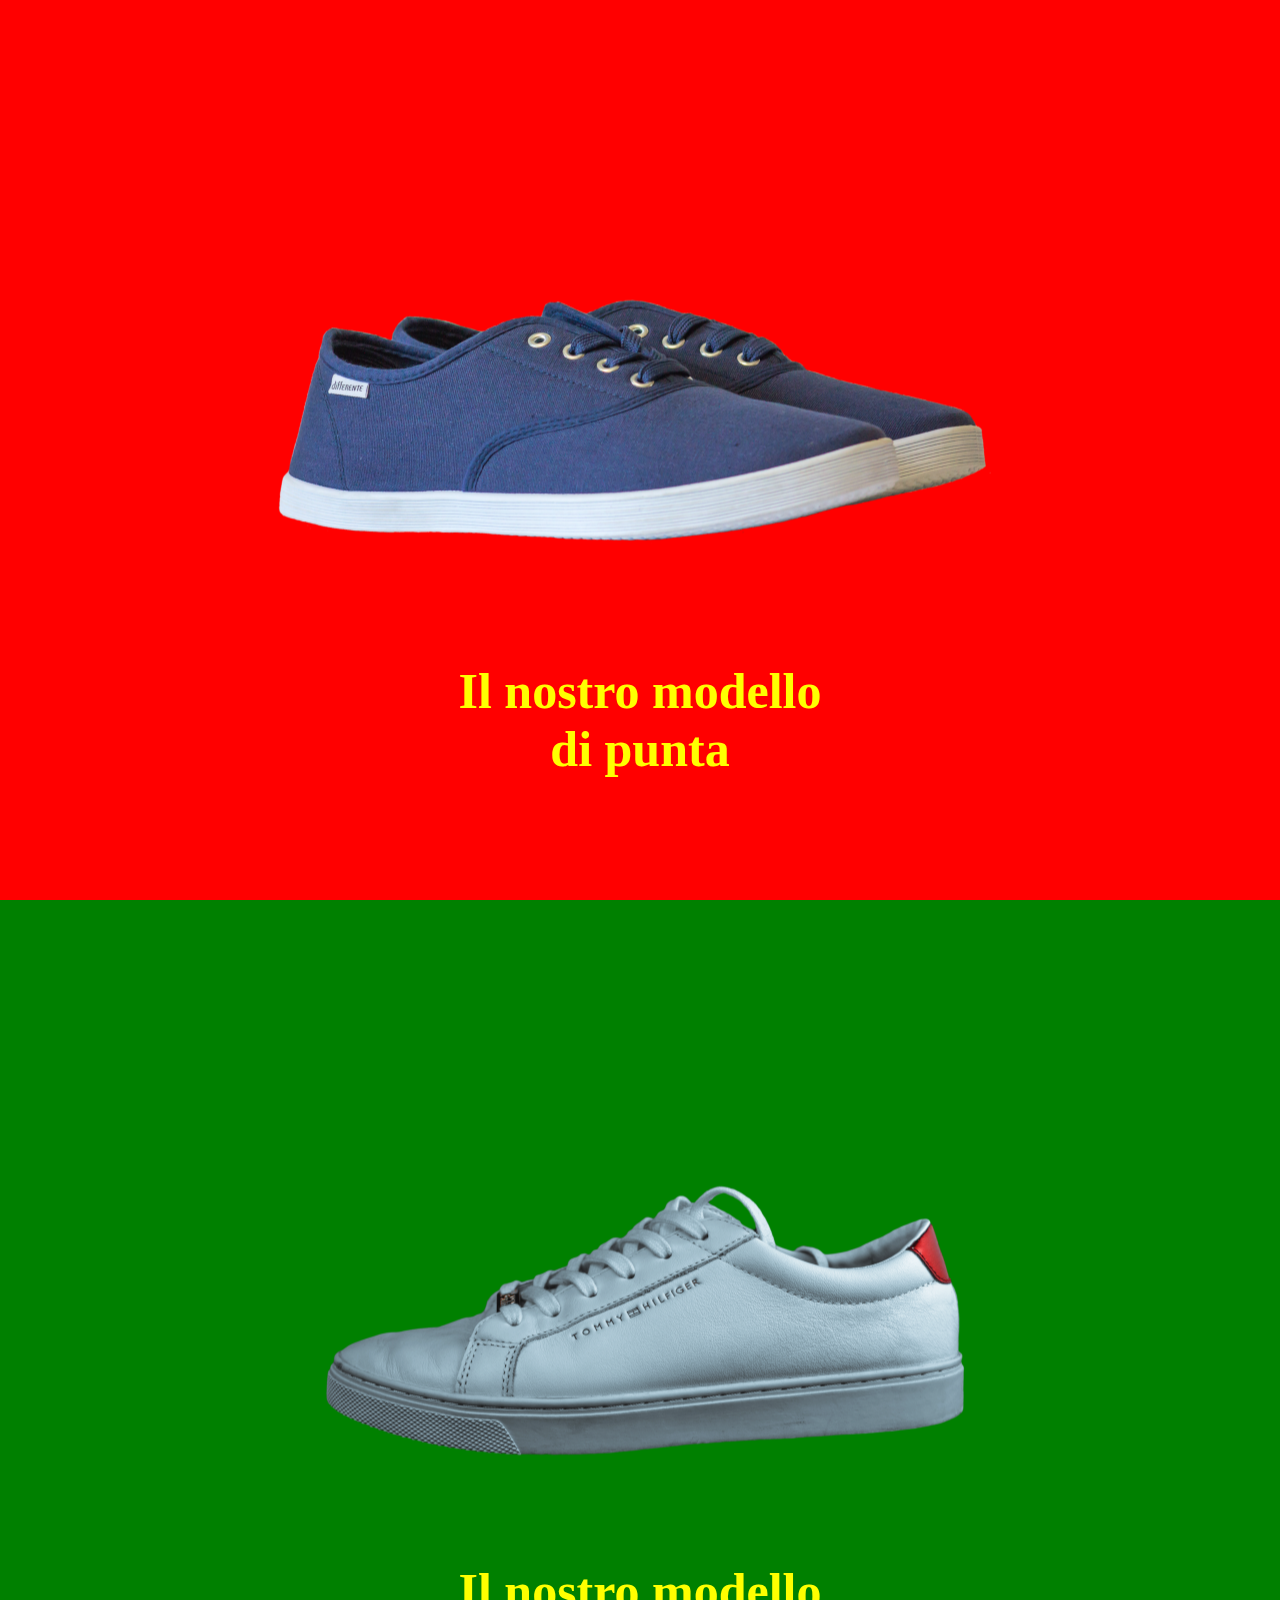
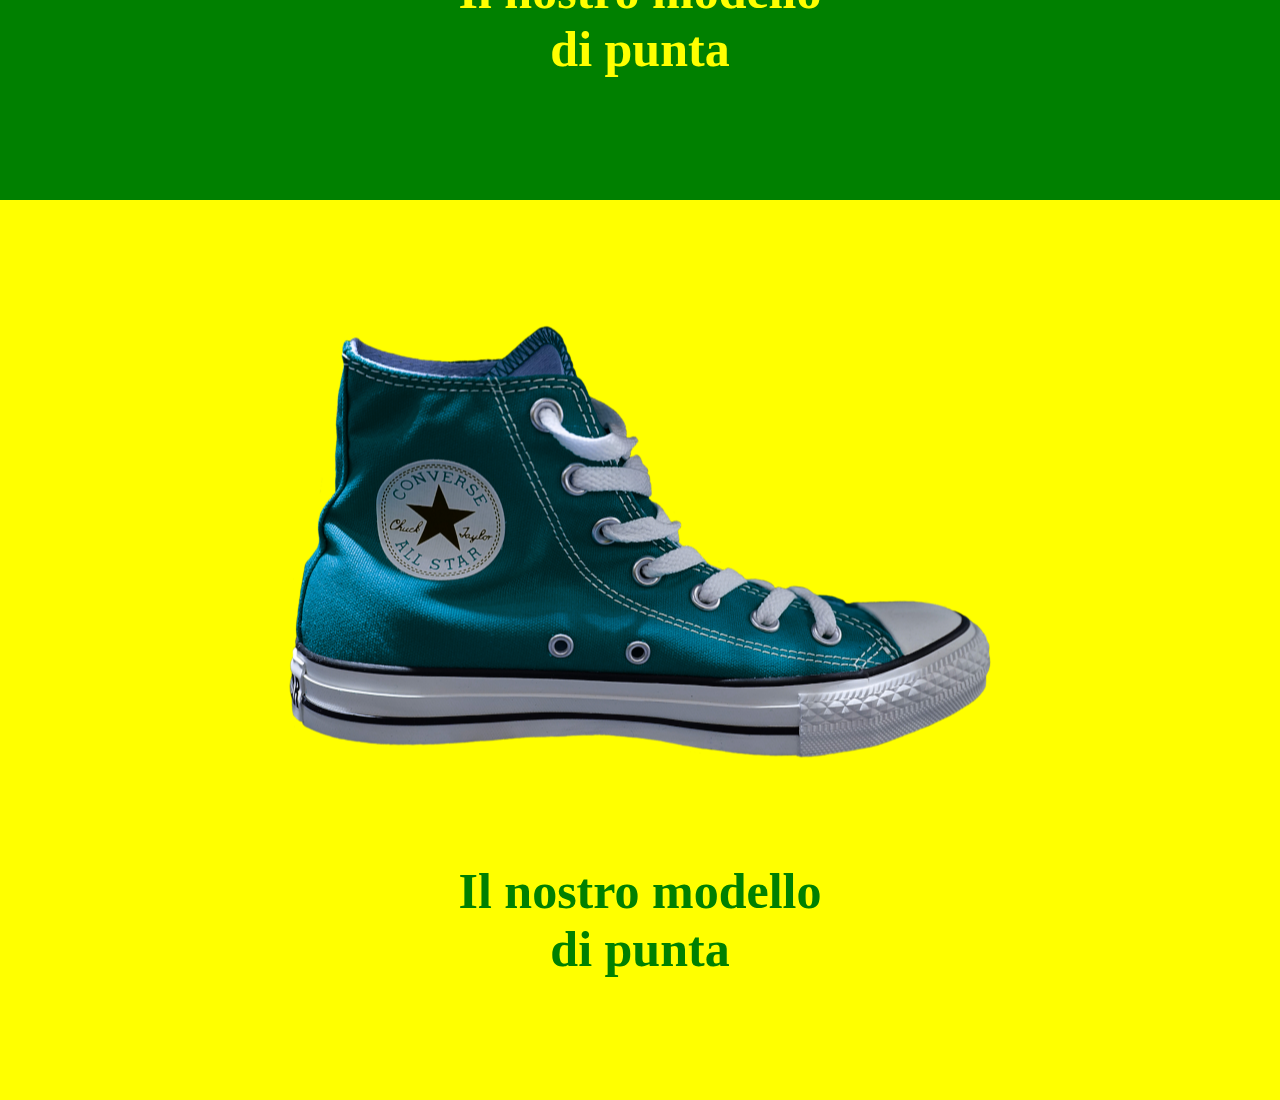
==== bonus/index.html @ bac0e25a "bonus" ====
<!DOCTYPE html>
<html lang="en">
<head>
    <meta charset="UTF-8">
    <meta http-equiv="X-UA-Compatible" content="IE=edge">
    <meta name="viewport" content="width=device-width, initial-scale=1.0">

    <link rel="stylesheet" href="css/style.css">
    <title>Shoes Shop</title>
</head>
<body>


    <header>

        <section>



            
        </section>
        
    </header>

    <main>
        <!-- first shoes -->
        <section class="box color1">
            <img src="img/01.png" alt="scarpa di marca">
            <h1>
                Il nostro modello <br> di punta
            </h1>

        </section>

        <!-- second shoes -->
        <section class="box color2">
            <img src="img/02.png" alt="scarpa di marca">
            <h1>
                Il nostro modello <br> di punta
            </h1>

        </section>

        <!-- third shoes -->
        <section class="box color3">
            <img src="img/03.png" alt="scarpa di marca">
            <h1>
                Il nostro modello <br> di punta
            </h1>

        </section>
    </main>
    

</body>
</html>
---- bonus/css/style.css ----
* {
    margin: 0;
    padding: 0;
    box-sizing: border-box;
}



/* main */
.box {
    height: 100vh;
    position: relative;
}

.box img {
    max-width: 80%;
    position: absolute;
    top: 40%;
    left: 50%;
    transform: translate(-50%, -50%);
}
.box h1 {

    font-size: 50px;
    font-weight: bolder;
    position: absolute;
    top: 80%;
    left: 50%;
    transform: translate(-50%, -50%);
    text-align: center;

}

/* final product */
.color1 {
    background-color: red;
    color: yellow;
}
.color2 {
    background-color: green;
    color: yellow;
}
.color3 {
    background-color: yellow;
    color: green;
}
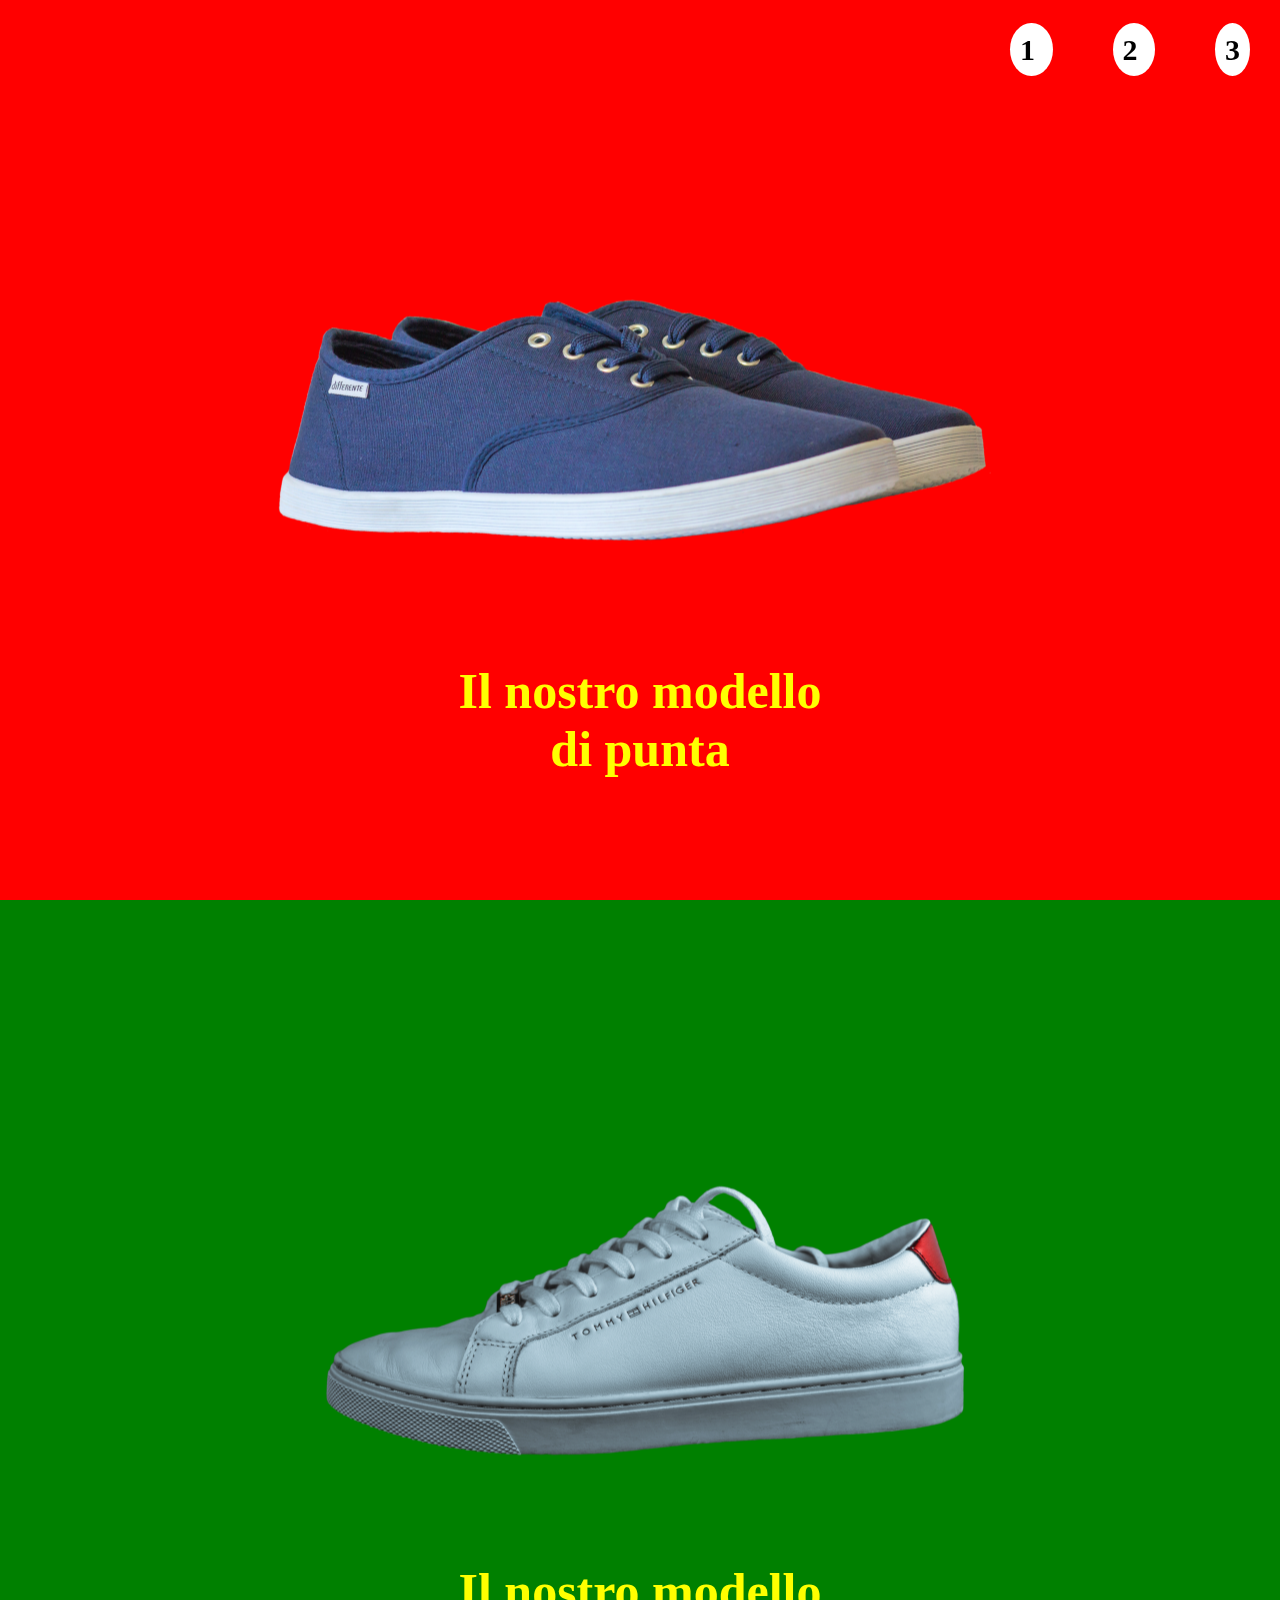
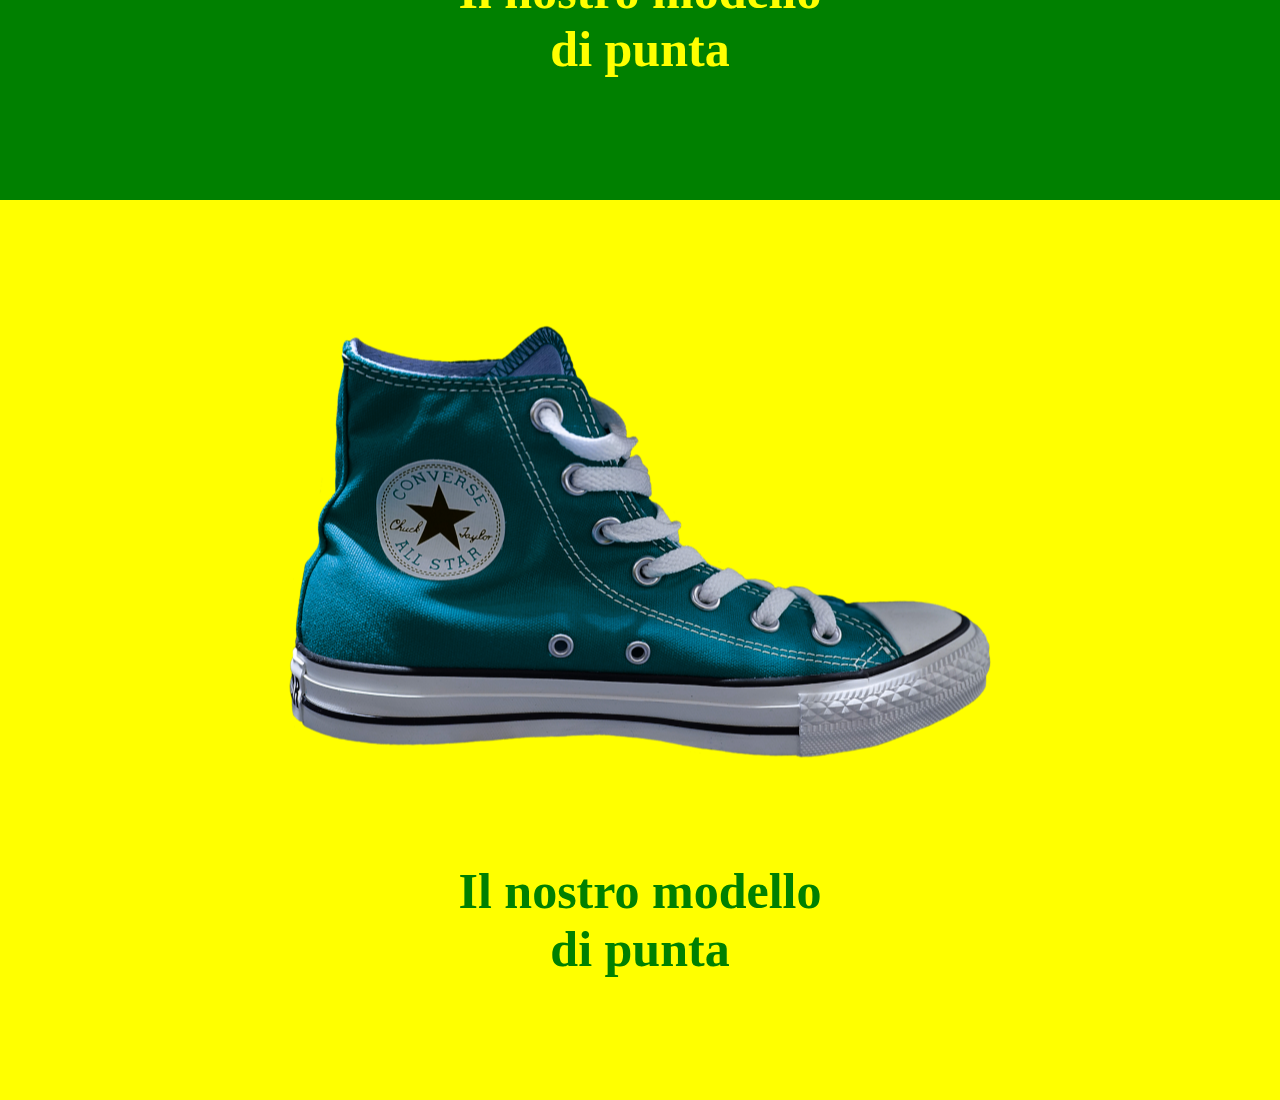
==== commit 27472182: "bonus completato" ====
--- a/bonus/index.html
+++ b/bonus/index.html
@@ -6,25 +6,35 @@
     <meta name="viewport" content="width=device-width, initial-scale=1.0">
 
     <link rel="stylesheet" href="css/style.css">
-    <title>Shoes Shop</title>
+    <title>Shoes Shop in bonus</title>
 </head>
 <body>
 
 
     <header>
 
-        <section>
+        <section id="top">
+            <a href="#shoe1">
+                1
+            </a >
+
+            <a href="#shoe2">
+                2
+            </a >
+
+            <a href="#shoe3">
+                3
+            </a >
 
 
 
-            
         </section>
         
     </header>
 
     <main>
         <!-- first shoes -->
-        <section class="box color1">
+        <section class="box" id="shoe1">
             <img src="img/01.png" alt="scarpa di marca">
             <h1>
                 Il nostro modello <br> di punta
@@ -33,7 +43,7 @@
         </section>
 
         <!-- second shoes -->
-        <section class="box color2">
+        <section class="box" id="shoe2">
             <img src="img/02.png" alt="scarpa di marca">
             <h1>
                 Il nostro modello <br> di punta
@@ -42,7 +52,7 @@
         </section>
 
         <!-- third shoes -->
-        <section class="box color3">
+        <section class="box" id="shoe3">
             <img src="img/03.png" alt="scarpa di marca">
             <h1>
                 Il nostro modello <br> di punta
--- a/bonus/css/style.css
+++ b/bonus/css/style.css
@@ -32,15 +32,38 @@
 }
 
 /* final product */
-.color1 {
+#shoe1 {
     background-color: red;
     color: yellow;
 }
-.color2 {
+#shoe2 {
     background-color: green;
     color: yellow;
 }
-.color3 {
+#shoe3 {
     background-color: yellow;
     color: green;
+}
+
+/* bonus header */
+
+#top {
+    position: fixed;
+    height: 100px;
+    width: 100%;
+    z-index: 99;
+    text-align: right;
+}
+
+#top a{
+    background-color: white;
+    font-weight: bold;
+    text-align: center;
+    line-height: 100px;
+    font-size: 30px;
+    padding: 10px;
+    margin: 30px;
+    border-radius: 50%;
+    text-decoration: none;
+    color: black;
 }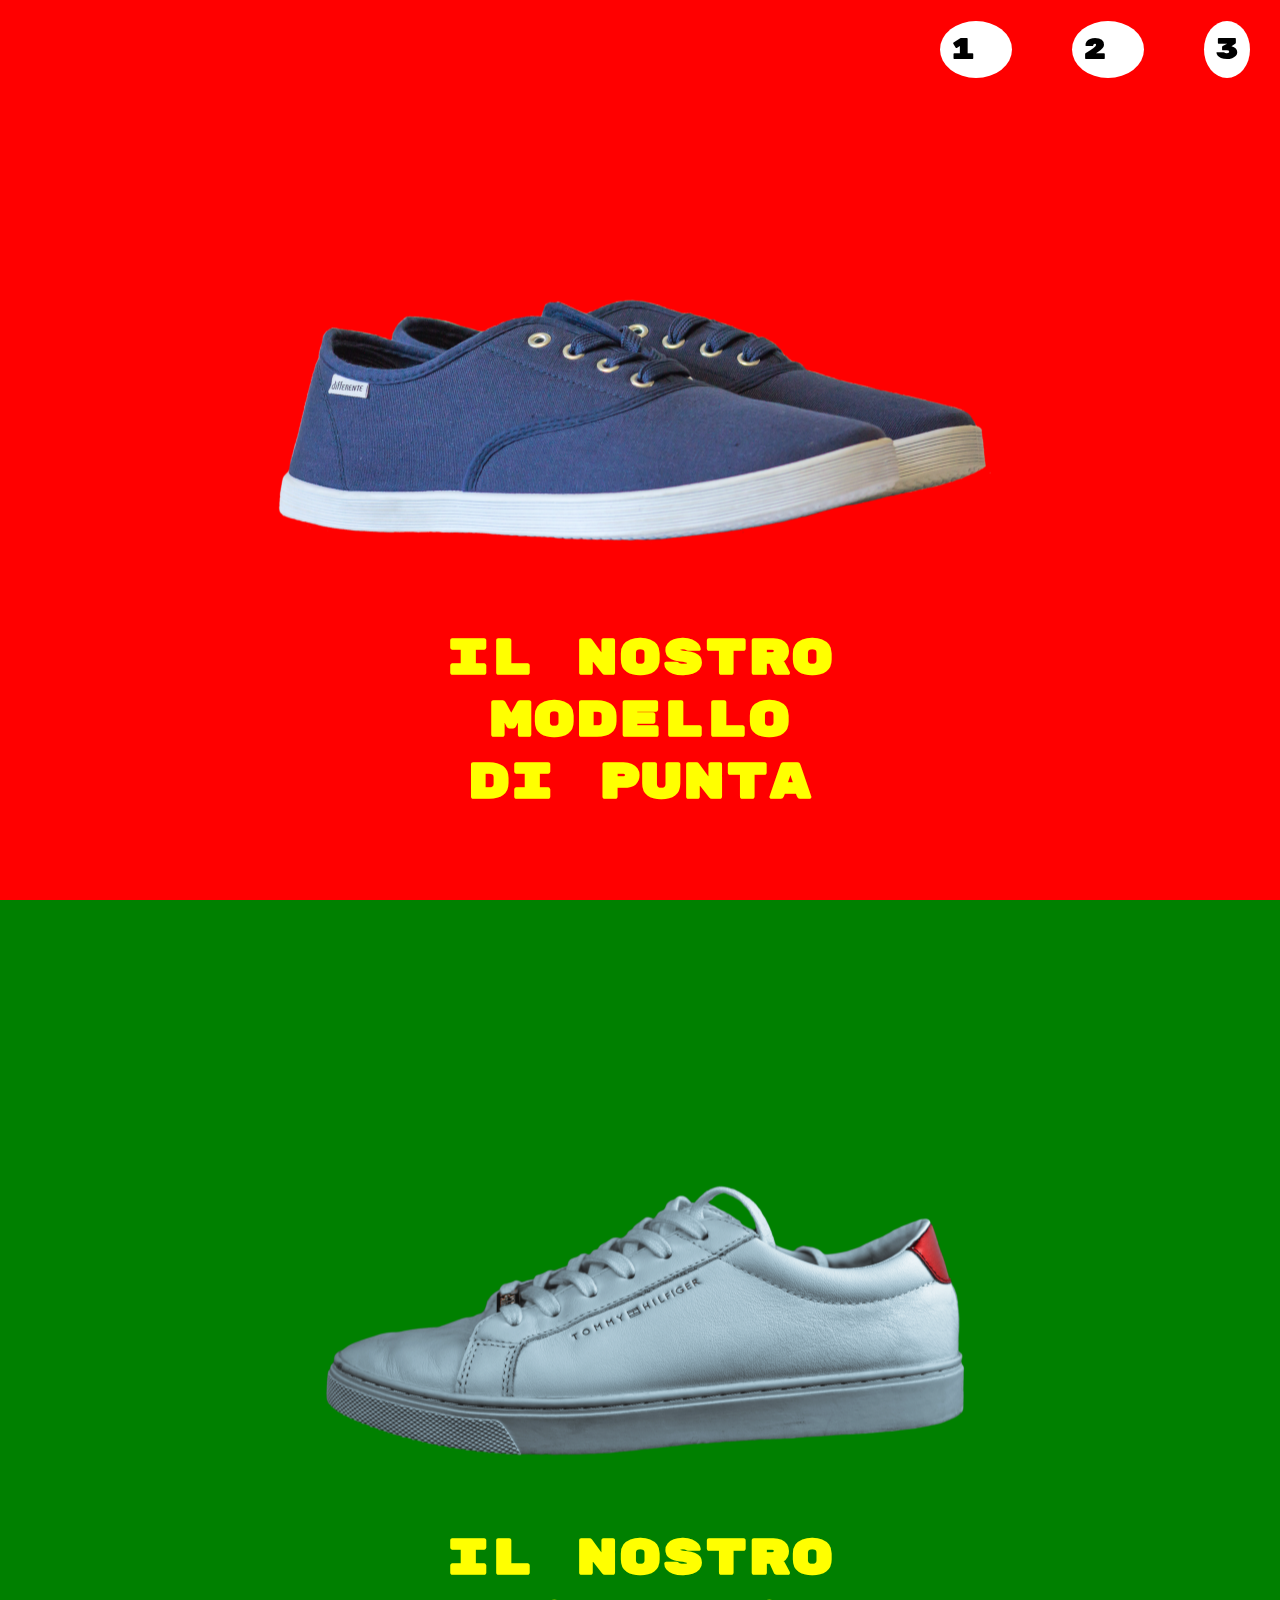
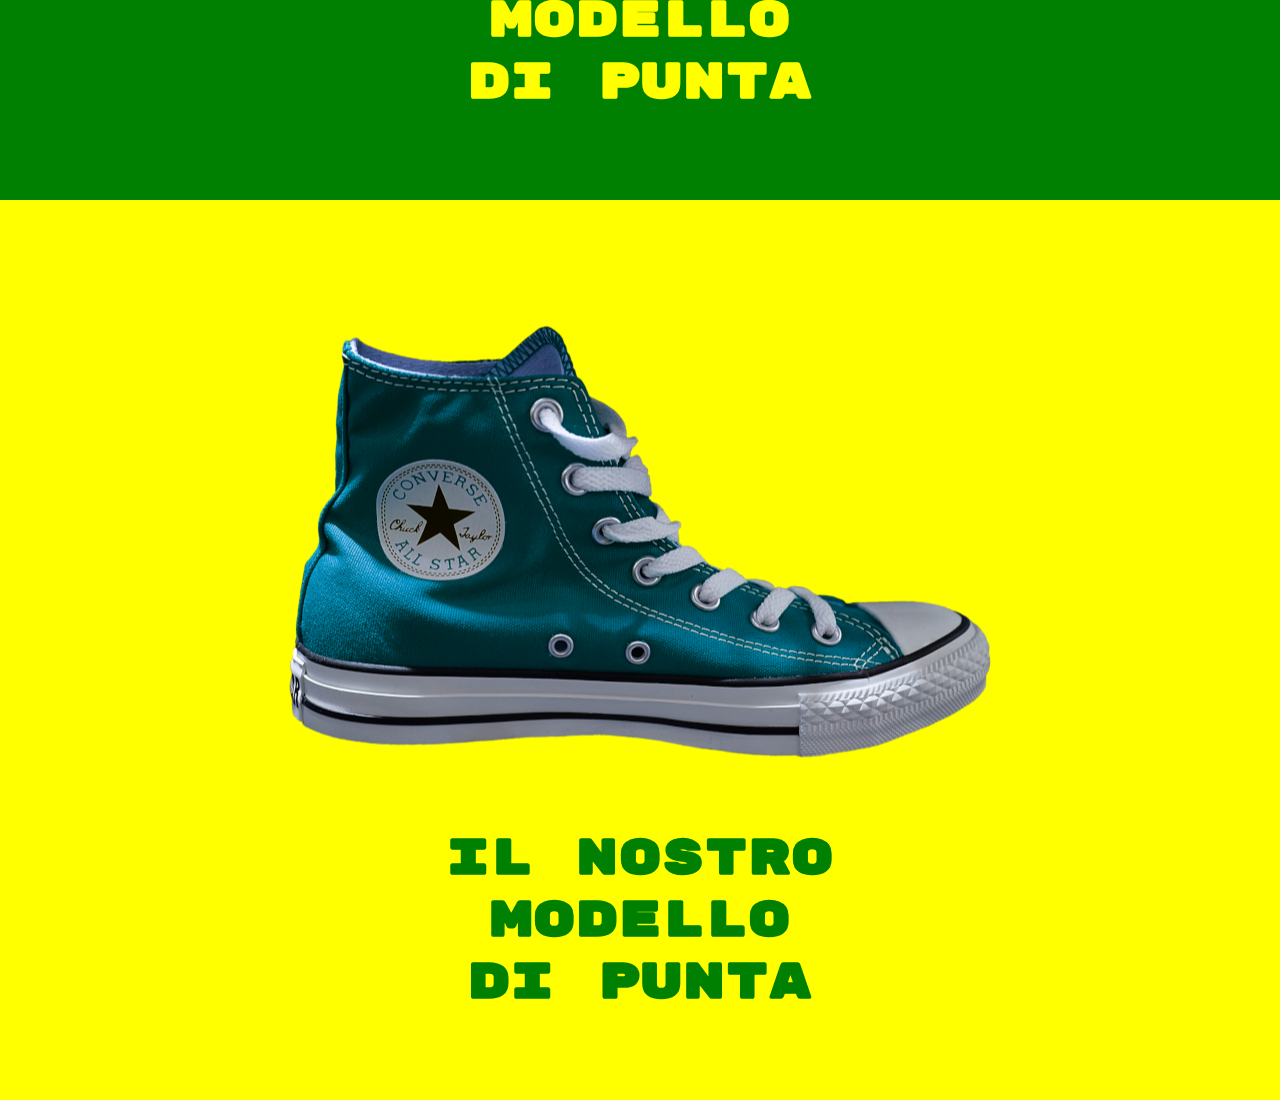
==== commit ce3b627a: "correzione style" ====
--- a/bonus/index.html
+++ b/bonus/index.html
@@ -4,6 +4,10 @@
     <meta charset="UTF-8">
     <meta http-equiv="X-UA-Compatible" content="IE=edge">
     <meta name="viewport" content="width=device-width, initial-scale=1.0">
+
+    <link rel="preconnect" href="https://fonts.googleapis.com">
+    <link rel="preconnect" href="https://fonts.gstatic.com" crossorigin>
+    <link href="https://fonts.googleapis.com/css2?family=Rubik+Mono+One&display=swap" rel="stylesheet"> 
 
     <link rel="stylesheet" href="css/style.css">
     <title>Shoes Shop in bonus</title>
--- a/bonus/css/style.css
+++ b/bonus/css/style.css
@@ -1,10 +1,14 @@
+
+/* generali */
 * {
     margin: 0;
     padding: 0;
     box-sizing: border-box;
 }
 
-
+body {
+    font-family: 'Rubik Mono One', sans-serif;
+}
 
 /* main */
 .box {
@@ -22,7 +26,6 @@
 .box h1 {
 
     font-size: 50px;
-    font-weight: bolder;
     position: absolute;
     top: 80%;
     left: 50%;
@@ -57,7 +60,6 @@
 
 #top a{
     background-color: white;
-    font-weight: bold;
     text-align: center;
     line-height: 100px;
     font-size: 30px;
